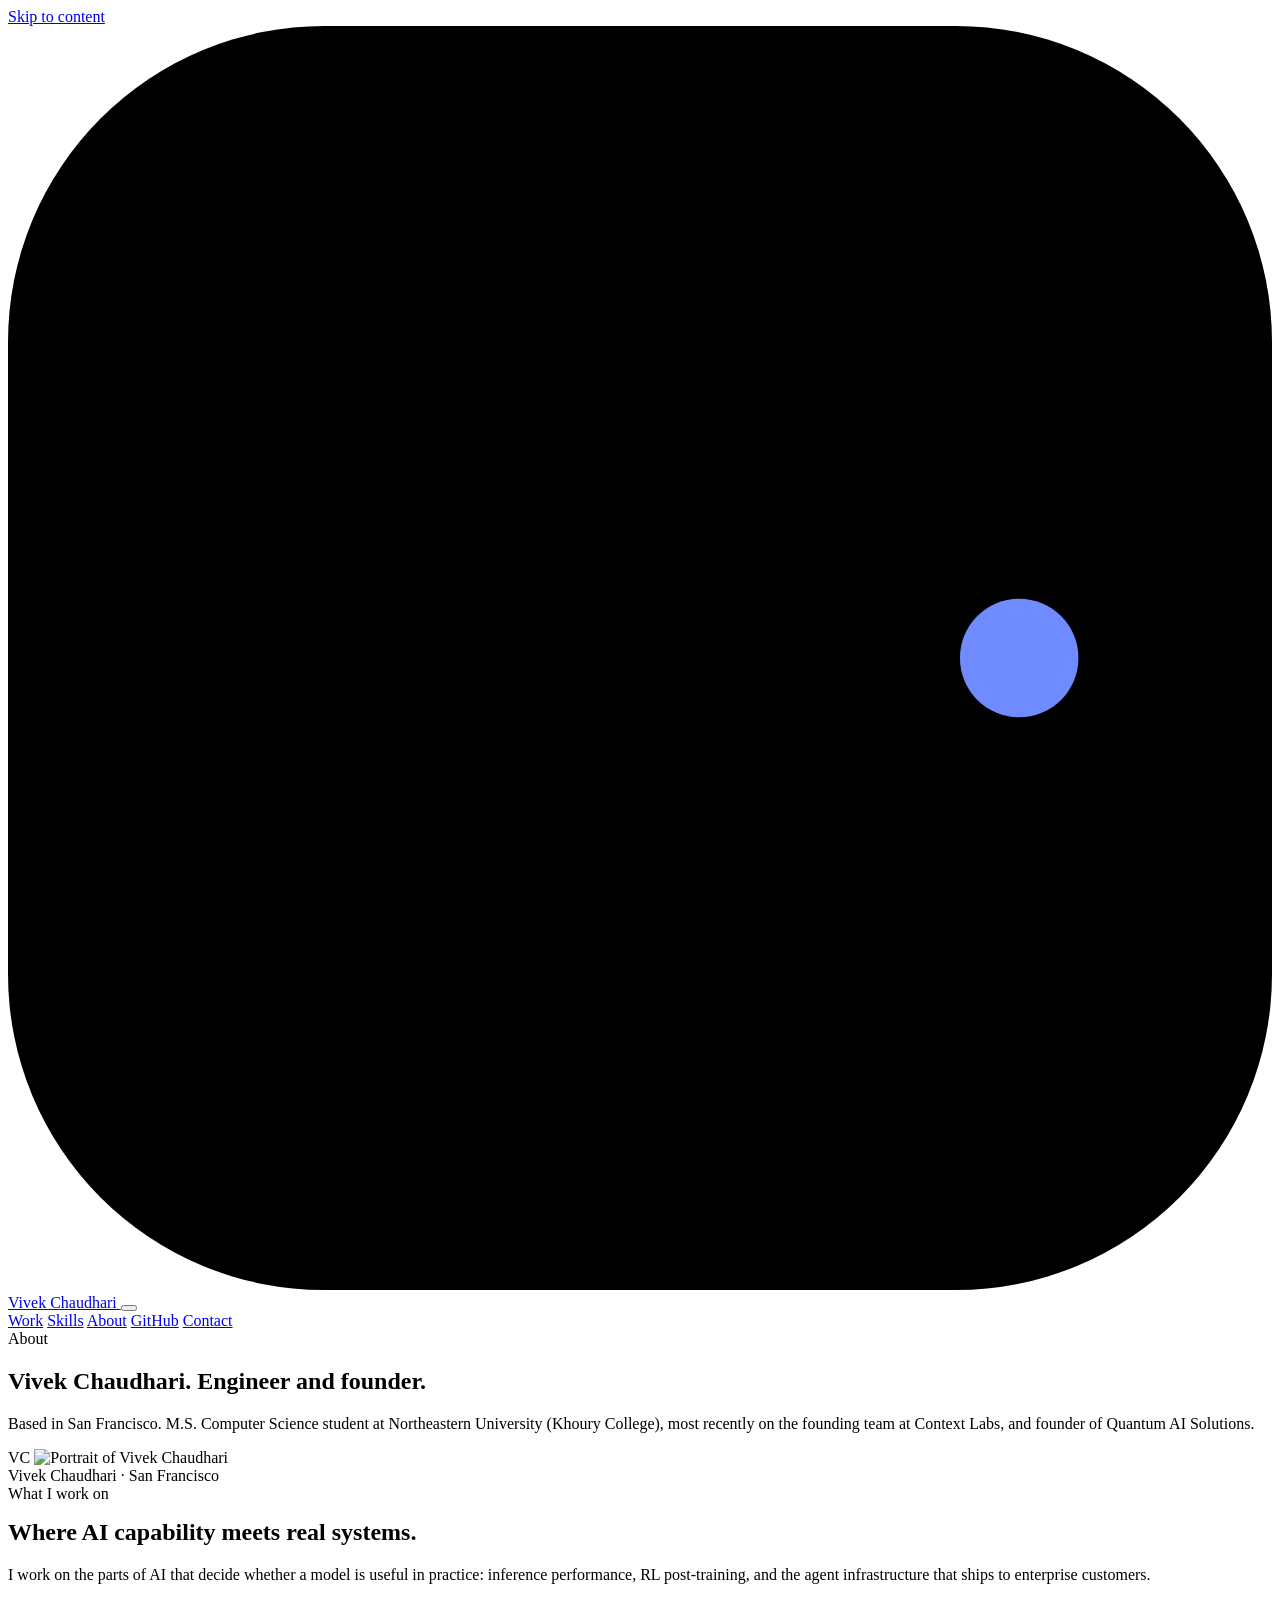
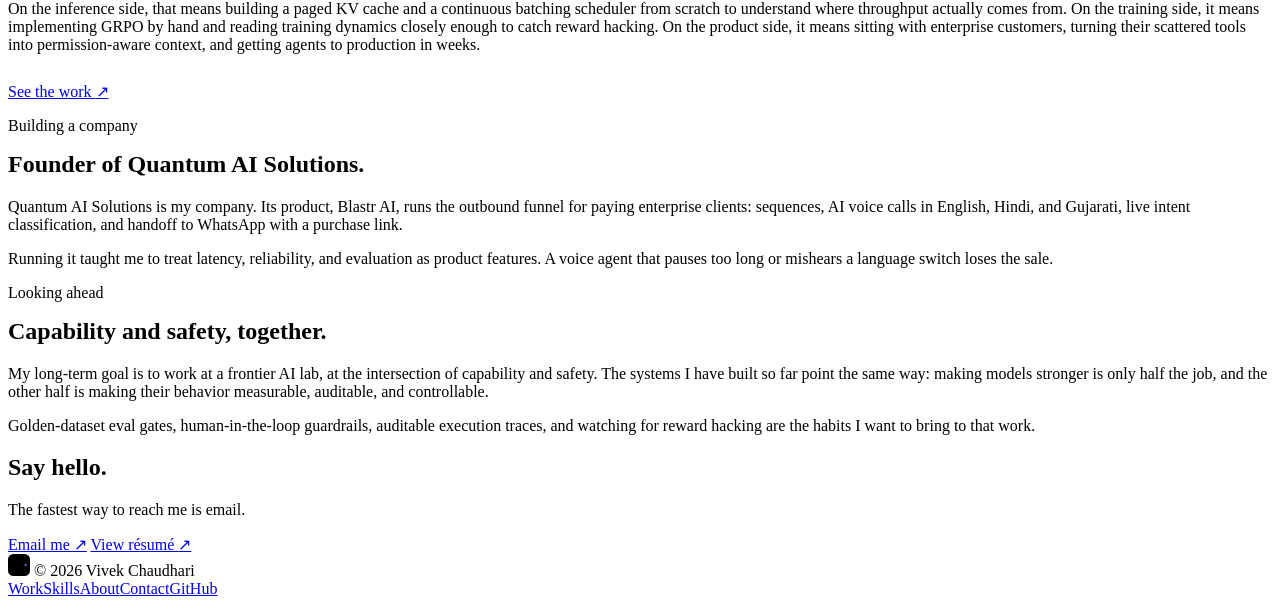
==== html/about.html @ b15c8d96 "Add work, skills, about, and contact pages" ====
<!doctype html>
<html lang="en" class="no-js">
<head>
  <meta charset="utf-8">
  <meta name="viewport" content="width=device-width, initial-scale=1">
  <title>About · Vivek Chaudhari</title>
  <meta name="description" content="About Vivek Chaudhari: AI software engineer working on inference performance, RL post-training, and agent infrastructure. Founder of Quantum AI Solutions.">
  <link rel="canonical" href="https://vivek-chaudhari30.github.io/html/about.html">
  <meta name="theme-color" content="#f5f4f0" media="(prefers-color-scheme: light)">
  <meta name="theme-color" content="#0d0d0f" media="(prefers-color-scheme: dark)">
  <meta property="og:type" content="website">
  <meta property="og:site_name" content="Vivek Chaudhari">
  <meta property="og:title" content="About · Vivek Chaudhari">
  <meta property="og:description" content="About Vivek Chaudhari: AI software engineer working on inference performance, RL post-training, and agent infrastructure. Founder of Quantum AI Solutions.">
  <meta property="og:url" content="https://vivek-chaudhari30.github.io/html/about.html">
  <meta property="og:image" content="https://vivek-chaudhari30.github.io/images/og.png">
  <meta name="twitter:card" content="summary_large_image">
  <link rel="icon" href="../images/favicon.svg" type="image/svg+xml">
  <link rel="apple-touch-icon" href="../images/apple-touch-icon.png">
  <link rel="preconnect" href="https://fonts.googleapis.com">
  <link rel="preconnect" href="https://fonts.gstatic.com" crossorigin>
  <link rel="stylesheet" href="https://fonts.googleapis.com/css2?family=Geist:wght@300..600&family=Geist+Mono:wght@400;500&display=swap">
  <link rel="stylesheet" href="../assets/css/site.css">
  <script src="../assets/js/site.js" defer></script>
</head>
<body>
  <a class="skip" href="#main">Skip to content</a>

  <header class="site-header">
    <nav class="nav wrap" aria-label="Main">
      <a class="brand" href="../index.html" aria-label="Vivek Chaudhari, home">
        <svg class="brand-mark" viewBox="0 0 32 32" aria-hidden="true"><rect width="32" height="32" rx="8"/><path class="fg" d="M6.5 10 11.2 22.2 15.9 10" fill="none" stroke-width="2.4" stroke-linecap="round" stroke-linejoin="round"/><path class="fg" d="M25.6 11.8a6 6 0 1 0 0 8.4" fill="none" stroke-width="2.4" stroke-linecap="round"/><circle cx="25.6" cy="16" r="1.5" fill="#6f8bff"/></svg>
        <span>Vivek Chaudhari</span>
      </a>
      <button class="menu-button" type="button" aria-label="Open menu" aria-controls="nav-links" aria-expanded="false"><span></span><span></span><span></span></button>
      <div class="nav-links" id="nav-links">
        <a href="work.html">Work</a>
        <a href="skills.html">Skills</a>
        <a href="about.html" aria-current="page">About</a>
        <a href="https://github.com/Vivek-Chaudhari30" rel="noopener">GitHub</a>
        <a class="nav-cta" href="contact.html">Contact</a>
      </div>
    </nav>
  </header>

  <main id="main">
    <section class="page-hero">
      <div class="wrap">
        <span class="eyebrow">About</span>
        <h1>Vivek Chaudhari. <span>Engineer and founder.</span></h1>
        <p>Based in San Francisco. M.S. Computer Science student at Northeastern University (Khoury College), most recently on the founding team at Context Labs, and founder of Quantum AI Solutions.</p>
      </div>
    </section>
    <section class="section">
      <div class="wrap about-grid">
        <figure class="about-photo" style="margin:0">
          <div class="avatar lg">
            <span aria-hidden="true">VC</span>
            <img src="../images/vivek.jpg" alt="Portrait of Vivek Chaudhari" width="480" height="600">
          </div>
          <figcaption>Vivek Chaudhari · San Francisco</figcaption>
        </figure>
        <div class="prose">
          <section>
            <span class="eyebrow">What I work on</span>
            <h2 style="margin-top:16px">Where AI capability meets real systems.</h2>
            <p>I work on the parts of AI that decide whether a model is useful in practice: inference performance, RL post-training, and the agent infrastructure that ships to enterprise customers.</p>
            <p>On the inference side, that means building a paged KV cache and a continuous batching scheduler from scratch to understand where throughput actually comes from. On the training side, it means implementing GRPO by hand and reading training dynamics closely enough to catch reward hacking. On the product side, it means sitting with enterprise customers, turning their scattered tools into permission-aware context, and getting agents to production in weeks.</p>
            <p style="margin-top:28px"><a class="link" href="work.html">See the work <span aria-hidden="true">↗</span></a></p>
          </section>
          <section>
            <span class="eyebrow">Building a company</span>
            <h2 style="margin-top:16px">Founder of Quantum AI Solutions.</h2>
            <p>Quantum AI Solutions is my company. Its product, Blastr AI, runs the outbound funnel for paying enterprise clients: sequences, AI voice calls in English, Hindi, and Gujarati, live intent classification, and handoff to WhatsApp with a purchase link.</p>
            <p>Running it taught me to treat latency, reliability, and evaluation as product features. A voice agent that pauses too long or mishears a language switch loses the sale.</p>
          </section>
          <section>
            <span class="eyebrow">Looking ahead</span>
            <h2 style="margin-top:16px">Capability and safety, together.</h2>
            <p>My long-term goal is to work at a frontier AI lab, at the intersection of capability and safety. The systems I have built so far point the same way: making models stronger is only half the job, and the other half is making their behavior measurable, auditable, and controllable.</p>
            <p>Golden-dataset eval gates, human-in-the-loop guardrails, auditable execution traces, and watching for reward hacking are the habits I want to bring to that work.</p>
          </section>
        </div>
      </div>
    </section>
    <section class="section" aria-labelledby="cta-title">
      <div class="wrap cta">
        <div>
          <h2 id="cta-title">Say hello.</h2>
          <p>The fastest way to reach me is email.</p>
          <div class="actions">
            <a class="btn btn-primary" href="mailto:vivek.cs.study@gmail.com">Email me <span class="arr" aria-hidden="true">↗</span></a>
            <!-- TODO: add resume PDF -->
            <a class="btn" href="../assets/Vivek-Chaudhari-Resume.pdf">View résumé <span class="arr" aria-hidden="true">↗</span></a>
          </div>
        </div>
      </div>
    </section>
  </main>

  <footer class="site-footer">
    <div class="wrap footer-grid">
      <span class="footer-brand">
        <svg class="brand-mark" viewBox="0 0 32 32" aria-hidden="true" style="width:22px;height:22px"><rect width="32" height="32" rx="8"/><path class="fg" d="M6.5 10 11.2 22.2 15.9 10" fill="none" stroke-width="2.4" stroke-linecap="round" stroke-linejoin="round"/><path class="fg" d="M25.6 11.8a6 6 0 1 0 0 8.4" fill="none" stroke-width="2.4" stroke-linecap="round"/><circle cx="25.6" cy="16" r="1.5" fill="#6f8bff"/></svg>
        © 2026 Vivek Chaudhari
      </span>
      <nav aria-label="Footer">
        <a href="work.html">Work</a><a href="skills.html">Skills</a><a href="about.html">About</a><a href="contact.html">Contact</a><a href="https://github.com/Vivek-Chaudhari30" rel="noopener">GitHub</a>
      </nav>
    </div>
  </footer>
</body>
</html>
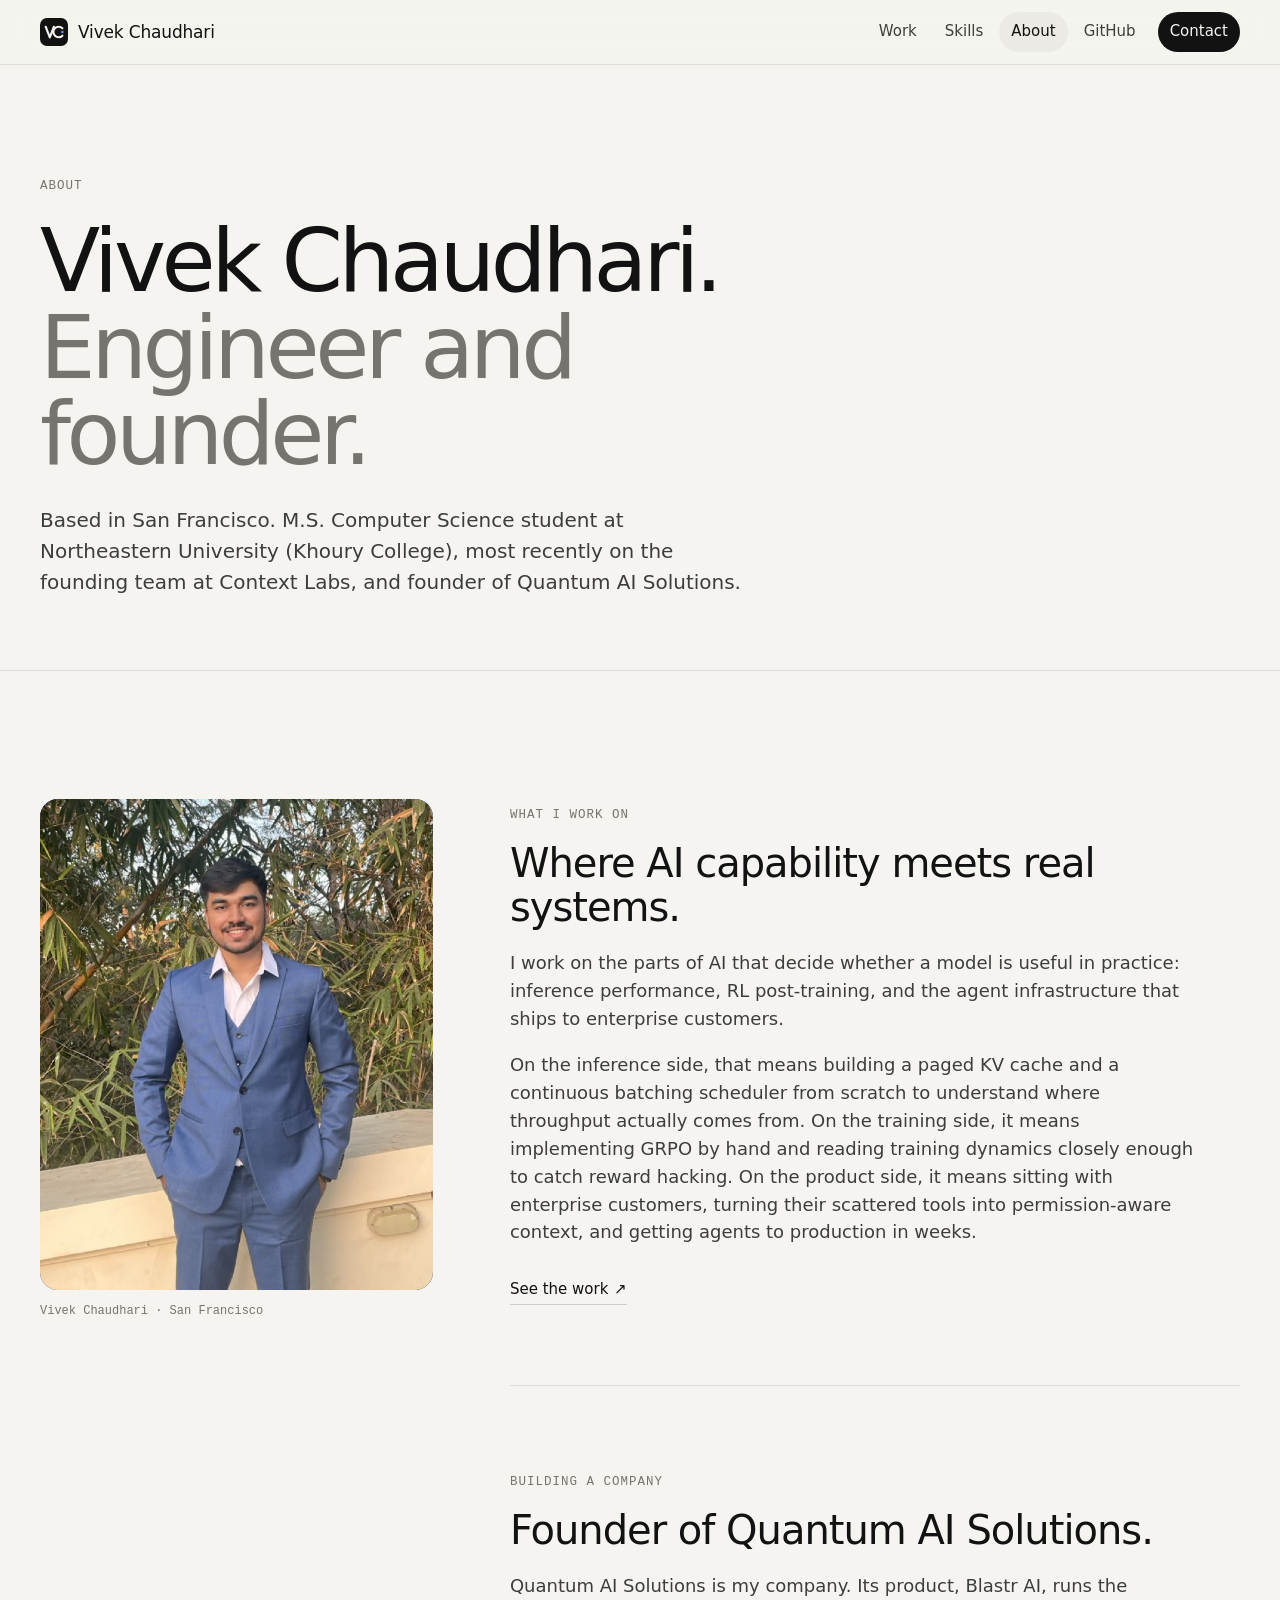
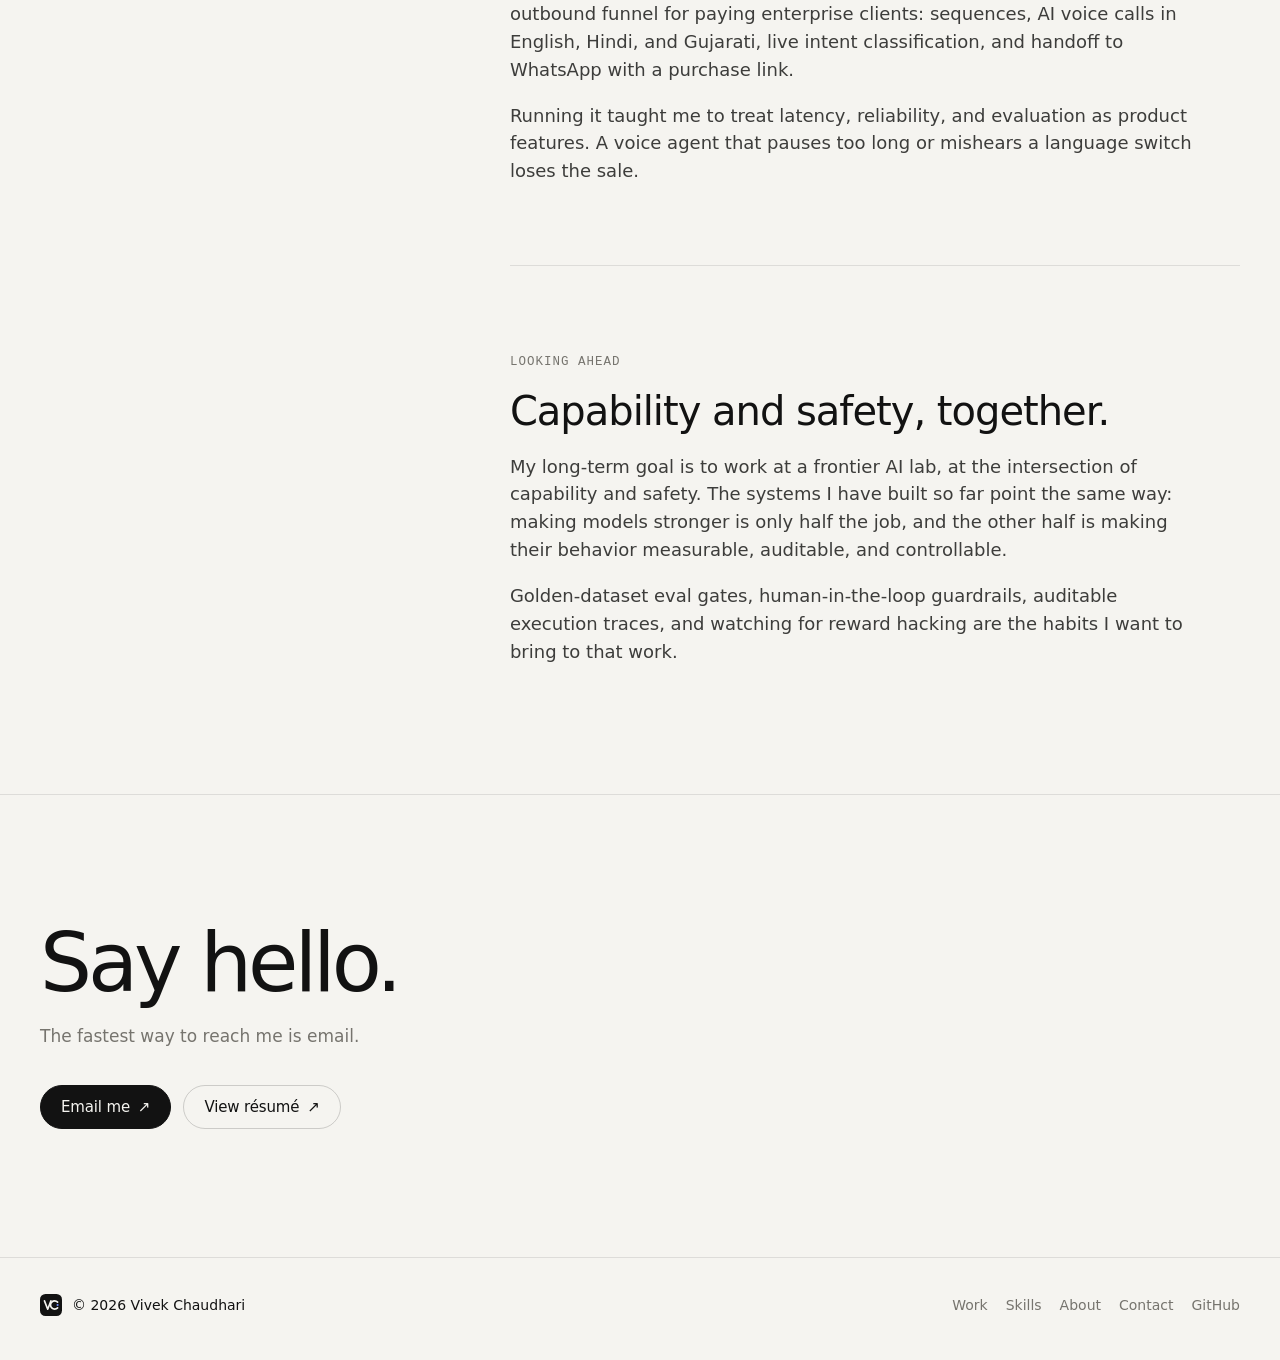
==== commit 911f0904: "Link résumé to Google Drive and add LinkedIn profile" ====
--- a/html/about.html
+++ b/html/about.html
@@ -90,8 +90,7 @@
           <p>The fastest way to reach me is email.</p>
           <div class="actions">
             <a class="btn btn-primary" href="mailto:vivek.cs.study@gmail.com">Email me <span class="arr" aria-hidden="true">↗</span></a>
-            <!-- TODO: add resume PDF -->
-            <a class="btn" href="../assets/Vivek-Chaudhari-Resume.pdf">View résumé <span class="arr" aria-hidden="true">↗</span></a>
+            <a class="btn" href="https://drive.google.com/file/d/1iyHjNIlwNmhAfoFey6BszGlsNfRY1gGX/view?usp=sharing">View résumé <span class="arr" aria-hidden="true">↗</span></a>
           </div>
         </div>
       </div>
--- a/assets/css/site.css
+++ b/assets/css/site.css
@@ -0,0 +1,723 @@
+/* Vivek Chaudhari portfolio
+   Plain CSS. Tokens first, then layout, then components. */
+
+:root {
+  --bg: #f5f4f0;
+  --bg-2: #eceae4;
+  --surface: #ffffff;
+  --surface-2: #f8f7f4;
+  --ink: #121212;
+  --ink-2: #3d3d3b;
+  --muted: #76746e;
+  --line: rgba(18, 18, 18, 0.1);
+  --line-2: rgba(18, 18, 18, 0.18);
+  --accent: #3155f5;
+  --accent-ink: #ffffff;
+  --accent-soft: rgba(49, 85, 245, 0.1);
+  --ok: #1f8a5b;
+  --ok-soft: rgba(31, 138, 91, 0.12);
+  --bad: #c2412d;
+  --bad-soft: rgba(194, 65, 45, 0.12);
+  --seq-1: #3155f5;
+  --seq-2: #d9861c;
+  --seq-3: #149488;
+  --band: #101012;
+  --band-ink: #f2f1ed;
+  --band-muted: #9a9890;
+  --band-line: rgba(255, 255, 255, 0.12);
+  --shadow: 0 1px 2px rgba(0, 0, 0, 0.04), 0 12px 40px -12px rgba(0, 0, 0, 0.12);
+  --radius: 18px;
+  --radius-sm: 10px;
+  --font: "Geist", ui-sans-serif, system-ui, -apple-system, "Segoe UI", Roboto, sans-serif;
+  --mono: "Geist Mono", ui-monospace, "SF Mono", Menlo, Consolas, monospace;
+  --wrap: 1200px;
+  --gutter: clamp(16px, 4vw, 40px);
+  --ease: cubic-bezier(0.2, 0.7, 0.2, 1);
+  color-scheme: light dark;
+}
+
+@media (prefers-color-scheme: dark) {
+  :root {
+    --bg: #0d0d0f;
+    --bg-2: #141417;
+    --surface: #17171a;
+    --surface-2: #1c1c20;
+    --ink: #f2f1ed;
+    --ink-2: #cfcdc6;
+    --muted: #94928b;
+    --line: rgba(255, 255, 255, 0.09);
+    --line-2: rgba(255, 255, 255, 0.17);
+    --accent: #7d95ff;
+    --accent-ink: #0d0d0f;
+    --accent-soft: rgba(125, 149, 255, 0.14);
+    --ok: #4cc38a;
+    --ok-soft: rgba(76, 195, 138, 0.14);
+    --bad: #f07a63;
+    --bad-soft: rgba(240, 122, 99, 0.14);
+    --seq-1: #7d95ff;
+    --seq-2: #f0a54a;
+    --seq-3: #3fc7b8;
+    --band: #17171a;
+    --band-line: rgba(255, 255, 255, 0.1);
+    --shadow: 0 1px 2px rgba(0, 0, 0, 0.3), 0 16px 48px -16px rgba(0, 0, 0, 0.6);
+  }
+}
+
+/* ---------- Base ---------- */
+*,
+*::before,
+*::after { box-sizing: border-box; }
+
+html { -webkit-text-size-adjust: 100%; scroll-behavior: smooth; scroll-padding-top: 88px; }
+
+body {
+  margin: 0;
+  background: var(--bg);
+  color: var(--ink);
+  font-family: var(--font);
+  font-size: 17px;
+  line-height: 1.55;
+  font-weight: 400;
+  -webkit-font-smoothing: antialiased;
+  text-rendering: optimizeLegibility;
+  overflow-x: hidden;
+}
+
+img, svg { display: block; max-width: 100%; }
+a { color: inherit; text-decoration: none; }
+button { font: inherit; color: inherit; }
+h1, h2, h3, h4 { margin: 0; font-weight: 400; letter-spacing: -0.025em; line-height: 1.1; }
+p { margin: 0; }
+ul, ol { margin: 0; padding: 0; list-style: none; }
+
+:focus-visible { outline: 2px solid var(--accent); outline-offset: 3px; border-radius: 6px; }
+
+.skip {
+  position: absolute;
+  left: 16px;
+  top: -60px;
+  z-index: 100;
+  padding: 10px 16px;
+  background: var(--ink);
+  color: var(--bg);
+  border-radius: 999px;
+  transition: top 0.2s var(--ease);
+}
+.skip:focus { top: 12px; }
+
+.sr-only {
+  position: absolute; width: 1px; height: 1px; padding: 0; margin: -1px;
+  overflow: hidden; clip: rect(0 0 0 0); white-space: nowrap; border: 0;
+}
+
+.wrap { width: 100%; max-width: calc(var(--wrap) + var(--gutter) * 2); margin-inline: auto; padding-inline: var(--gutter); }
+
+.mono, .eyebrow, .kicker { font-family: var(--mono); font-size: 12.5px; letter-spacing: 0.02em; }
+.eyebrow { color: var(--muted); text-transform: uppercase; letter-spacing: 0.08em; }
+.muted { color: var(--muted); }
+
+/* ---------- Buttons and links ---------- */
+.btn {
+  display: inline-flex; align-items: center; gap: 8px;
+  min-height: 44px; padding: 0 20px;
+  border-radius: 999px; border: 1px solid var(--line-2);
+  font-size: 15px; font-weight: 500; letter-spacing: -0.01em;
+  transition: background 0.2s var(--ease), border-color 0.2s var(--ease), transform 0.2s var(--ease), color 0.2s var(--ease);
+  cursor: pointer; background: transparent;
+}
+.btn:hover { border-color: var(--ink); }
+.btn:active { transform: translateY(1px); }
+.btn-primary { background: var(--ink); color: var(--bg); border-color: var(--ink); }
+.btn-primary:hover { background: var(--accent); border-color: var(--accent); color: var(--accent-ink); }
+.btn .arr { transition: transform 0.2s var(--ease); }
+.btn:hover .arr { transform: translate(2px, -2px); }
+
+.link {
+  display: inline-flex; align-items: center; gap: 6px;
+  font-size: 15px; color: var(--ink);
+  border-bottom: 1px solid var(--line-2); padding-bottom: 2px;
+  transition: border-color 0.2s var(--ease), color 0.2s var(--ease);
+}
+.link:hover { color: var(--accent); border-color: var(--accent); }
+
+/* ---------- Header ---------- */
+.site-header {
+  position: sticky; top: 0; z-index: 50;
+  background: color-mix(in srgb, var(--bg) 82%, transparent);
+  backdrop-filter: saturate(1.4) blur(14px);
+  -webkit-backdrop-filter: saturate(1.4) blur(14px);
+  border-bottom: 1px solid var(--line);
+}
+.nav { display: flex; align-items: center; justify-content: space-between; height: 64px; gap: 24px; }
+.brand { display: inline-flex; align-items: center; gap: 10px; font-weight: 500; letter-spacing: -0.01em; }
+.brand-mark { width: 28px; height: 28px; color: var(--ink); }
+.brand-mark rect { fill: var(--ink); }
+.brand-mark .fg { stroke: var(--bg); }
+.nav-links { display: flex; align-items: center; gap: 4px; }
+.nav-links a {
+  padding: 8px 12px; border-radius: 999px; font-size: 15px; color: var(--ink-2);
+  transition: background 0.2s var(--ease), color 0.2s var(--ease);
+}
+.nav-links a:hover { background: var(--bg-2); color: var(--ink); }
+.nav-links a[aria-current="page"] { color: var(--ink); background: var(--bg-2); }
+.nav-links .nav-cta { margin-left: 6px; background: var(--ink); color: var(--bg); }
+.nav-links .nav-cta:hover { background: var(--accent); color: var(--accent-ink); }
+.menu-button {
+  display: none; width: 44px; height: 44px; border: 1px solid var(--line-2);
+  border-radius: 999px; background: transparent; cursor: pointer; padding: 0;
+  align-items: center; justify-content: center; flex-direction: column; gap: 5px;
+}
+.menu-button span { display: block; width: 16px; height: 1.5px; background: var(--ink); transition: transform 0.2s var(--ease), opacity 0.2s; }
+.menu-button[aria-expanded="true"] span:nth-child(1) { transform: translateY(6.5px) rotate(45deg); }
+.menu-button[aria-expanded="true"] span:nth-child(2) { opacity: 0; }
+.menu-button[aria-expanded="true"] span:nth-child(3) { transform: translateY(-6.5px) rotate(-45deg); }
+
+@media (max-width: 760px) {
+  .menu-button { display: inline-flex; }
+  .nav-links {
+    position: absolute; top: 64px; left: 0; right: 0;
+    flex-direction: column; align-items: stretch; gap: 2px;
+    padding: 12px var(--gutter) 20px;
+    background: var(--bg); border-bottom: 1px solid var(--line);
+    display: none;
+  }
+  .nav-links.open { display: flex; }
+  .nav-links a { padding: 14px 12px; font-size: 17px; }
+  .nav-links .nav-cta { margin: 8px 0 0; text-align: center; }
+}
+
+/* ---------- Sections ---------- */
+.section { padding-block: clamp(72px, 10vw, 128px); }
+.section + .section { border-top: 1px solid var(--line); }
+.section-head { display: grid; grid-template-columns: minmax(0, 1fr) auto; align-items: end; gap: 24px 48px; margin-bottom: clamp(36px, 5vw, 56px); }
+.section-head h2 { font-size: clamp(32px, 4.4vw, 52px); max-width: 18ch; }
+.section-head p { color: var(--muted); max-width: 52ch; margin-top: 16px; }
+.section-head .eyebrow { display: block; margin-bottom: 16px; }
+@media (max-width: 760px) { .section-head { grid-template-columns: 1fr; } }
+
+/* ---------- Hero ---------- */
+.hero { position: relative; padding-block: clamp(48px, 8vw, 104px) clamp(64px, 9vw, 112px); overflow: hidden; }
+.hero::before {
+  content: ""; position: absolute; inset: 0; z-index: -1; pointer-events: none;
+  background-image: radial-gradient(circle at 1px 1px, var(--line-2) 1px, transparent 0);
+  background-size: 26px 26px;
+  mask-image: radial-gradient(ellipse 70% 70% at 70% 30%, #000 10%, transparent 70%);
+  -webkit-mask-image: radial-gradient(ellipse 70% 70% at 70% 30%, #000 10%, transparent 70%);
+}
+.hero::after {
+  content: ""; position: absolute; z-index: -1; pointer-events: none;
+  width: 720px; height: 720px; right: -200px; top: -320px; border-radius: 50%;
+  background: radial-gradient(closest-side, var(--accent-soft), transparent);
+}
+.hero-grid { display: grid; grid-template-columns: minmax(0, 1.1fr) minmax(0, 0.9fr); gap: clamp(40px, 6vw, 80px); align-items: center; }
+.hero-copy .eyebrow { display: inline-flex; align-items: center; gap: 10px; margin-bottom: 28px; }
+.hero-copy .eyebrow .dot { width: 7px; height: 7px; border-radius: 50%; background: var(--ok); box-shadow: 0 0 0 4px var(--ok-soft); }
+.hero h1 { font-size: clamp(40px, 6vw, 76px); font-weight: 300; letter-spacing: -0.045em; line-height: 1.02; max-width: 14ch; }
+.hero h1 em { font-style: normal; color: var(--muted); }
+.hero .lede { font-size: clamp(17px, 1.6vw, 20px); color: var(--ink-2); max-width: 46ch; margin-top: 28px; }
+.actions { display: flex; flex-wrap: wrap; gap: 12px; margin-top: 36px; }
+@media (max-width: 900px) { .hero-grid { grid-template-columns: 1fr; } }
+
+/* ---------- Profile window ---------- */
+.window {
+  background: var(--surface); border: 1px solid var(--line); border-radius: var(--radius);
+  box-shadow: var(--shadow); overflow: hidden;
+}
+.window-bar {
+  display: flex; align-items: center; gap: 12px; padding: 12px 16px;
+  border-bottom: 1px solid var(--line); background: var(--surface-2);
+  font-family: var(--mono); font-size: 12px; color: var(--muted);
+}
+.window-dots { display: flex; gap: 6px; }
+.window-dots i { width: 10px; height: 10px; border-radius: 50%; background: var(--line-2); }
+.window-bar .title { flex: 1; }
+.window-bar a:hover { color: var(--ink); }
+.profile { padding: 24px; display: grid; gap: 20px; }
+.profile-top { display: flex; align-items: center; gap: 18px; }
+.avatar {
+  position: relative; flex: none; width: 76px; height: 76px; border-radius: 22px; overflow: hidden;
+  display: grid; place-items: center;
+  background: linear-gradient(140deg, var(--accent), #12172e);
+  color: #f5f4f0; font-weight: 500; font-size: 26px; letter-spacing: -0.02em;
+}
+.avatar img { position: absolute; inset: 0; width: 100%; height: 100%; object-fit: cover; }
+.avatar.lg { width: 100%; height: auto; aspect-ratio: 4 / 5; border-radius: var(--radius); font-size: clamp(64px, 12vw, 120px); font-weight: 300; }
+.profile h2 { font-size: 26px; letter-spacing: -0.03em; }
+.profile .role { color: var(--muted); margin-top: 4px; font-size: 15px; }
+.profile-links { display: flex; gap: 8px; flex-wrap: wrap; }
+.chip-link {
+  display: inline-flex; align-items: center; gap: 6px; padding: 7px 12px; border-radius: 999px;
+  border: 1px solid var(--line-2); font-size: 14px; transition: border-color 0.2s, color 0.2s;
+}
+.chip-link:hover { border-color: var(--accent); color: var(--accent); }
+.chip-link svg { width: 15px; height: 15px; }
+.facts { display: grid; border-top: 1px solid var(--line); }
+.facts div { display: grid; grid-template-columns: 76px 1fr; gap: 16px; padding: 12px 0; border-bottom: 1px solid var(--line); font-size: 15px; }
+.facts dt { font-family: var(--mono); font-size: 12px; color: var(--muted); padding-top: 2px; text-transform: uppercase; letter-spacing: 0.06em; }
+.facts dd { margin: 0; }
+.window-status {
+  display: flex; justify-content: space-between; gap: 12px; padding: 12px 16px;
+  font-family: var(--mono); font-size: 12px; color: var(--muted); background: var(--surface-2); border-top: 1px solid var(--line);
+}
+.window-status a { color: var(--ink); white-space: nowrap; }
+.window-status a:hover { color: var(--accent); }
+@media (max-width: 420px) { .window-status span { display: none; } }
+
+/* ---------- Timeline ---------- */
+.timeline { position: relative; display: grid; gap: 16px; }
+.timeline::before { content: ""; position: absolute; left: 7px; top: 12px; bottom: 12px; width: 1px; background: var(--line-2); }
+.tl-item { position: relative; padding-left: 36px; }
+.tl-item::before {
+  content: ""; position: absolute; left: 0; top: 30px; width: 15px; height: 15px; border-radius: 50%;
+  background: var(--bg); border: 1px solid var(--line-2);
+}
+.tl-item.current::before { background: var(--accent); border-color: var(--accent); box-shadow: 0 0 0 5px var(--accent-soft); }
+.tl-card {
+  display: grid; grid-template-columns: 180px minmax(0, 1fr) 220px; gap: 24px 32px; align-items: start;
+  padding: 24px 28px; border-radius: var(--radius); background: var(--surface); border: 1px solid var(--line);
+  transition: border-color 0.25s var(--ease), transform 0.25s var(--ease), box-shadow 0.25s var(--ease);
+}
+.tl-card:hover { border-color: var(--line-2); transform: translateY(-2px); box-shadow: var(--shadow); }
+.tl-meta { font-family: var(--mono); font-size: 12.5px; color: var(--muted); display: grid; gap: 4px; padding-top: 4px; }
+.tl-main h3 { font-size: 24px; display: flex; align-items: center; gap: 10px; }
+.tl-main h3 .arr { font-size: 18px; color: var(--muted); transition: transform 0.2s var(--ease), color 0.2s; }
+.tl-card:hover h3 .arr { transform: translate(2px, -2px); color: var(--accent); }
+.tl-main .role { color: var(--ink-2); margin-top: 6px; font-size: 15px; }
+.tl-main .sum { color: var(--muted); margin-top: 12px; font-size: 15.5px; }
+.tl-metric { border-left: 1px solid var(--line); padding-left: 24px; }
+.tl-metric strong { display: block; font-size: 30px; font-weight: 400; letter-spacing: -0.035em; line-height: 1.1; }
+.tl-metric span { display: block; color: var(--muted); font-size: 14px; margin-top: 6px; }
+@media (max-width: 960px) {
+  .tl-card { grid-template-columns: 1fr; gap: 14px; padding: 22px; }
+  .tl-meta { grid-auto-flow: column; justify-content: start; gap: 12px; }
+  .tl-metric { border-left: 0; padding-left: 0; border-top: 1px solid var(--line); padding-top: 14px; }
+}
+
+/* ---------- Metrics band ---------- */
+.band { background: var(--band); color: var(--band-ink); }
+.band .eyebrow { color: var(--band-muted); }
+.metrics { display: grid; grid-template-columns: repeat(3, minmax(0, 1fr)); border-top: 1px solid var(--band-line); }
+.metrics li { padding: 28px 28px 32px 0; border-bottom: 1px solid var(--band-line); }
+.metrics li:not(:nth-child(3n + 1)) { padding-left: 28px; border-left: 1px solid var(--band-line); }
+.metrics strong { display: block; font-size: clamp(34px, 4.4vw, 54px); font-weight: 300; letter-spacing: -0.045em; line-height: 1; }
+.metrics span { display: block; margin-top: 12px; color: var(--band-muted); font-size: 15px; max-width: 26ch; }
+.metrics small { display: block; margin-top: 6px; font-family: var(--mono); font-size: 11.5px; color: var(--band-muted); opacity: 0.8; text-transform: uppercase; letter-spacing: 0.06em; }
+.band-head { display: flex; justify-content: space-between; align-items: end; gap: 24px; margin-bottom: 36px; }
+.band-head h2 { font-size: clamp(28px, 3.6vw, 44px); max-width: 20ch; }
+@media (max-width: 860px) {
+  .metrics { grid-template-columns: repeat(2, minmax(0, 1fr)); }
+  .metrics li, .metrics li:not(:nth-child(3n + 1)) { padding: 22px 16px 24px 0; border-left: 0; }
+  .metrics li:nth-child(2n) { padding-left: 16px; border-left: 1px solid var(--band-line); }
+}
+
+/* ---------- Skills ---------- */
+.skills-layout { display: grid; grid-template-columns: minmax(0, 0.8fr) minmax(0, 1.2fr); gap: clamp(32px, 6vw, 80px); align-items: start; }
+.skills-intro p + p { margin-top: 18px; }
+.skills-intro p { color: var(--muted); font-size: 18px; }
+.skills-intro p strong { color: var(--ink); font-weight: 500; }
+.skill-grid { display: grid; grid-template-columns: repeat(auto-fill, minmax(96px, 1fr)); gap: 10px; }
+.skill {
+  display: grid; justify-items: center; align-content: center; gap: 10px; aspect-ratio: 1;
+  padding: 10px 6px; border-radius: 16px; background: var(--surface); border: 1px solid var(--line);
+  font-size: 12.5px; color: var(--muted); text-align: center; line-height: 1.2;
+  transition: border-color 0.2s var(--ease), color 0.2s var(--ease), transform 0.2s var(--ease);
+}
+.skill:hover, .skill:focus-visible { border-color: var(--line-2); color: var(--ink); transform: translateY(-2px); }
+.skill i {
+  width: 30px; height: 30px; background: var(--ink-2);
+  -webkit-mask: var(--icon) center / contain no-repeat; mask: var(--icon) center / contain no-repeat;
+  transition: background 0.2s var(--ease);
+}
+.skill:hover i, .skill:focus-visible i { background: var(--accent); }
+.skill i.glyph { -webkit-mask: none; mask: none; background: none; display: grid; place-items: center; font-family: var(--mono); font-style: normal; font-size: 13px; font-weight: 500; color: var(--ink-2); border: 1.5px solid currentColor; border-radius: 8px; }
+.skill:hover i.glyph { color: var(--accent); background: none; }
+.tags { display: flex; flex-wrap: wrap; gap: 8px; margin-top: 20px; }
+.tag {
+  display: inline-flex; align-items: center; padding: 6px 12px; border-radius: 999px;
+  border: 1px solid var(--line); background: var(--surface); font-size: 14px; color: var(--ink-2);
+}
+@media (max-width: 900px) { .skills-layout { grid-template-columns: 1fr; } }
+@media (max-width: 420px) { .skill-grid { grid-template-columns: repeat(4, minmax(0, 1fr)); gap: 8px; } .skill { font-size: 11px; border-radius: 12px; } .skill i { width: 24px; height: 24px; } }
+
+.skill-group { display: grid; grid-template-columns: 240px minmax(0, 1fr); gap: 24px 48px; padding-block: 40px; border-top: 1px solid var(--line); }
+.skill-group h2 { font-size: 26px; }
+.skill-group p.muted { margin-top: 10px; font-size: 15px; }
+@media (max-width: 860px) { .skill-group { grid-template-columns: 1fr; } }
+
+/* ---------- Demos ---------- */
+.demos { display: grid; gap: clamp(28px, 4vw, 44px); }
+.demo { background: var(--surface); border: 1px solid var(--line); border-radius: calc(var(--radius) + 4px); overflow: hidden; }
+.demo-head { display: grid; grid-template-columns: minmax(0, 1fr) auto; gap: 16px 40px; padding: 28px 28px 24px; align-items: end; border-bottom: 1px solid var(--line); }
+.demo-head .kicker { color: var(--accent); display: block; margin-bottom: 10px; text-transform: uppercase; letter-spacing: 0.08em; }
+.demo-head h3 { font-size: clamp(26px, 3vw, 34px); }
+.demo-head p { color: var(--muted); margin-top: 10px; max-width: 62ch; font-size: 15.5px; }
+.demo-head .stack { font-family: var(--mono); font-size: 12px; color: var(--muted); margin-top: 12px; }
+.demo-body { display: grid; grid-template-columns: 250px minmax(0, 1fr); min-height: 460px; }
+.demo-steps { padding: 20px; border-right: 1px solid var(--line); display: grid; align-content: start; gap: 4px; counter-reset: step; }
+.demo-steps button {
+  width: 100%; display: grid; grid-template-columns: 26px 1fr; gap: 10px; align-items: start; text-align: left;
+  padding: 10px 10px; border: 0; border-radius: 12px; background: transparent; cursor: pointer; color: var(--muted);
+  transition: background 0.25s var(--ease), color 0.25s var(--ease);
+}
+.demo-steps button:hover { color: var(--ink); background: var(--surface-2); }
+.demo-steps .n {
+  width: 24px; height: 24px; border-radius: 50%; display: grid; place-items: center;
+  border: 1px solid var(--line-2); font-family: var(--mono); font-size: 11px; transition: all 0.25s var(--ease);
+}
+.demo-steps b { font-weight: 500; font-size: 14.5px; line-height: 1.35; display: block; padding-top: 2px; }
+.demo-steps small { display: block; font-size: 12.5px; color: var(--muted); margin-top: 2px; line-height: 1.4; max-height: 0; overflow: hidden; opacity: 0; transition: max-height 0.35s var(--ease), opacity 0.3s; }
+.demo-steps button.done .n { background: var(--ink); color: var(--bg); border-color: var(--ink); }
+.demo-steps button[aria-current="step"] { color: var(--ink); background: var(--accent-soft); }
+.demo-steps button[aria-current="step"] .n { background: var(--accent); border-color: var(--accent); color: var(--accent-ink); box-shadow: 0 0 0 4px var(--accent-soft); }
+.demo-steps button[aria-current="step"] small { max-height: 80px; opacity: 1; }
+.demo-stage {
+  position: relative; padding: 40px 24px 24px; overflow: hidden;
+  background:
+    radial-gradient(circle at 1px 1px, var(--line) 1px, transparent 0) 0 0 / 22px 22px,
+    var(--surface-2);
+}
+.stage-tag { position: absolute; top: 13px; left: 24px; font-family: var(--mono); font-size: 11px; color: var(--muted); text-transform: uppercase; letter-spacing: 0.06em; }
+.stage-note {
+  margin-top: 18px; padding: 12px 14px; border-radius: 12px; background: var(--surface); border: 1px solid var(--line);
+  font-size: 14px; color: var(--ink-2); display: flex; gap: 10px; align-items: flex-start; min-height: 48px;
+}
+.stage-note::before { content: ""; flex: none; width: 8px; height: 8px; margin-top: 6px; border-radius: 50%; background: var(--accent); box-shadow: 0 0 0 4px var(--accent-soft); }
+.demo-controls { display: flex; align-items: center; gap: 16px; padding: 14px 20px; border-top: 1px solid var(--line); }
+.demo-caption { flex: 1; font-family: var(--mono); font-size: 12.5px; color: var(--muted); }
+.demo-caption b { color: var(--ink); font-weight: 500; }
+.demo-progress { display: flex; gap: 4px; }
+.demo-progress i { width: 18px; height: 3px; border-radius: 2px; background: var(--line-2); transition: background 0.3s var(--ease); }
+.demo-progress i.on { background: var(--accent); }
+.icon-btn {
+  width: 40px; height: 40px; border-radius: 50%; border: 1px solid var(--line-2); background: var(--surface);
+  display: grid; place-items: center; cursor: pointer; transition: border-color 0.2s, background 0.2s, color 0.2s;
+}
+.icon-btn:hover { border-color: var(--ink); }
+.icon-btn.primary { background: var(--ink); color: var(--bg); border-color: var(--ink); }
+.icon-btn.primary:hover { background: var(--accent); border-color: var(--accent); color: var(--accent-ink); }
+.icon-btn svg { width: 16px; height: 16px; }
+
+/* End card */
+.demo-end {
+  position: absolute; inset: 0; z-index: 5; display: grid; align-content: center; justify-items: start; gap: 22px;
+  padding: clamp(24px, 4vw, 48px);
+  background: radial-gradient(120% 90% at 100% 0%, color-mix(in srgb, var(--accent) 38%, var(--band)) 0%, var(--band) 60%);
+  color: var(--band-ink);
+  opacity: 0; visibility: hidden; transform: scale(0.98);
+  transition: opacity 0.45s var(--ease), transform 0.45s var(--ease), visibility 0s linear 0.45s;
+}
+.demo[data-end="true"] .demo-end { opacity: 1; visibility: visible; transform: none; transition: opacity 0.45s var(--ease), transform 0.45s var(--ease); }
+.demo-end .eyebrow { color: var(--band-muted); }
+.demo-end h4 { font-size: clamp(22px, 2.6vw, 30px); font-weight: 300; max-width: 26ch; }
+.end-stats { display: grid; grid-template-columns: repeat(3, minmax(0, 1fr)); gap: 0; width: 100%; border-top: 1px solid var(--band-line); }
+.end-stats div { padding: 18px 18px 0 0; }
+.end-stats div + div { padding-left: 18px; border-left: 1px solid var(--band-line); }
+.end-stats strong { display: block; font-size: clamp(30px, 4vw, 48px); font-weight: 300; letter-spacing: -0.045em; line-height: 1; }
+.end-stats span { display: block; margin-top: 10px; font-size: 13.5px; color: var(--band-muted); }
+.end-actions { display: flex; gap: 10px; flex-wrap: wrap; }
+.end-actions .btn { border-color: var(--band-line); color: var(--band-ink); }
+.end-actions .btn:hover { border-color: var(--band-ink); }
+
+@media (max-width: 860px) {
+  .demo-head { grid-template-columns: 1fr; padding: 22px 18px 18px; }
+  .demo-body { grid-template-columns: 1fr; min-height: 0; }
+  .demo-steps { display: flex; gap: 6px; padding: 12px 18px; border-right: 0; border-bottom: 1px solid var(--line); overflow-x: auto; }
+  .demo-steps li { flex: none; }
+  .demo-steps button { display: block; padding: 4px; border-radius: 50%; }
+  .demo-steps b, .demo-steps small { display: none; }
+  .demo-steps .n { width: 28px; height: 28px; }
+  .demo-stage { padding: 38px 14px 18px; min-height: 420px; }
+  .stage-tag { left: 14px; }
+  .demo-controls { padding: 12px 14px; gap: 10px; }
+  .demo-progress { display: none; }
+  .end-stats { grid-template-columns: 1fr; }
+  .end-stats div, .end-stats div + div { padding: 14px 0 0; border-left: 0; }
+  .end-stats div + div { border-top: 1px solid var(--band-line); margin-top: 14px; }
+}
+
+/* Shared stage pieces */
+.panel { background: var(--surface); border: 1px solid var(--line); border-radius: 14px; padding: 14px; transition: opacity 0.4s var(--ease), border-color 0.4s var(--ease), transform 0.4s var(--ease), box-shadow 0.4s; }
+.panel-h { display: flex; justify-content: space-between; align-items: center; gap: 8px; font-family: var(--mono); font-size: 11.5px; color: var(--muted); text-transform: uppercase; letter-spacing: 0.06em; margin-bottom: 12px; }
+.panel.dim { opacity: 0.38; }
+.panel.live { border-color: var(--accent); box-shadow: 0 0 0 4px var(--accent-soft); }
+.pill { display: inline-flex; align-items: center; gap: 6px; padding: 3px 9px; border-radius: 999px; font-family: var(--mono); font-size: 11px; border: 1px solid var(--line-2); color: var(--ink-2); background: var(--surface); white-space: nowrap; }
+.pill.ok { color: var(--ok); border-color: color-mix(in srgb, var(--ok) 40%, transparent); background: var(--ok-soft); }
+.pill.bad { color: var(--bad); border-color: color-mix(in srgb, var(--bad) 40%, transparent); background: var(--bad-soft); }
+.pill.acc { color: var(--accent); border-color: color-mix(in srgb, var(--accent) 40%, transparent); background: var(--accent-soft); }
+
+/* PagedServe stage */
+.ps-grid { display: grid; grid-template-columns: 150px minmax(0, 1fr) minmax(0, 1fr); gap: 14px; }
+.ps-queue ul { display: grid; gap: 8px; }
+.req {
+  display: flex; align-items: center; justify-content: space-between; gap: 8px; padding: 8px 10px; border-radius: 10px;
+  border: 1px solid var(--line); font-family: var(--mono); font-size: 12px; background: var(--surface-2);
+  transition: all 0.4s var(--ease);
+}
+.req .sw { width: 9px; height: 9px; border-radius: 3px; background: var(--c); flex: none; }
+.req .st { color: var(--muted); font-size: 10.5px; text-transform: uppercase; }
+.req[data-status="hidden"] { opacity: 0; transform: translateX(-12px); }
+.req[data-status="running"] { border-color: var(--c); box-shadow: inset 3px 0 0 var(--c); }
+.req[data-status="running"] .st { color: var(--c); }
+.req[data-status="done"] { opacity: 0.45; }
+.req[data-status="done"] .st { text-decoration: line-through; }
+.ps-pool .blocks { display: grid; grid-template-columns: repeat(4, minmax(0, 1fr)); gap: 8px; }
+.blk {
+  position: relative; aspect-ratio: 1.25; border-radius: 9px; border: 1px dashed var(--line-2);
+  display: grid; place-items: center; font-family: var(--mono); font-size: 11px; color: var(--muted);
+  background: transparent; transition: background 0.45s var(--ease), border-color 0.45s var(--ease), color 0.45s, transform 0.45s var(--ease);
+}
+.blk[data-owner] { border-style: solid; border-color: transparent; color: #fff; background: var(--c); }
+.blk[data-owner="shared"] {
+  background: repeating-linear-gradient(135deg, var(--seq-1) 0 8px, var(--seq-2) 8px 16px);
+}
+.blk.pop { transform: scale(1.08); }
+.blk .rc {
+  position: absolute; top: -7px; right: -7px; min-width: 20px; height: 20px; padding: 0 5px; border-radius: 999px;
+  background: var(--ink); color: var(--bg); font-size: 10px; display: grid; place-items: center; opacity: 0; transform: scale(0.6);
+  transition: opacity 0.3s, transform 0.3s var(--ease);
+}
+.blk .rc.on { opacity: 1; transform: none; }
+.pool-legend { display: flex; flex-wrap: wrap; gap: 10px; margin-top: 12px; font-family: var(--mono); font-size: 11px; color: var(--muted); }
+.pool-legend i { display: inline-block; width: 9px; height: 9px; border-radius: 3px; margin-right: 5px; vertical-align: -1px; border: 1px dashed var(--line-2); }
+.ps-tables .rows { display: grid; gap: 10px; }
+.trow { display: grid; grid-template-columns: 30px 1fr; gap: 8px; align-items: center; transition: opacity 0.4s var(--ease), transform 0.4s var(--ease); }
+.trow[hidden] { display: none; }
+.trow.gone { opacity: 0.3; }
+.trow .lbl { font-family: var(--mono); font-size: 11.5px; color: var(--c); font-weight: 500; }
+.trow .cells { display: flex; gap: 5px; flex-wrap: wrap; }
+.trow .cell { min-width: 30px; height: 26px; padding: 0 6px; border-radius: 7px; display: grid; place-items: center; font-family: var(--mono); font-size: 11px; border: 1px solid var(--c); color: var(--c); background: var(--surface); animation: cellIn 0.4s var(--ease) both; }
+.trow .cell.sh { border-style: dashed; }
+.batch { display: flex; align-items: center; gap: 6px; flex-wrap: wrap; margin-top: 14px; font-family: var(--mono); font-size: 11.5px; color: var(--muted); }
+@keyframes cellIn { from { opacity: 0; transform: translateY(4px); } to { opacity: 1; transform: none; } }
+@media (max-width: 860px) {
+  .ps-grid { grid-template-columns: 1fr 1fr; }
+  .ps-queue { grid-column: 1 / -1; }
+  .ps-queue ul { grid-template-columns: repeat(3, minmax(0, 1fr)); }
+  .req { padding: 7px 8px; font-size: 11px; }
+}
+@media (max-width: 480px) {
+  .ps-grid { grid-template-columns: 1fr; }
+  .ps-pool .blocks { grid-template-columns: repeat(6, minmax(0, 1fr)); gap: 6px; }
+  .blk { aspect-ratio: 1; font-size: 10px; }
+  .req .st { display: none; }
+}
+
+/* GRPO stage */
+.gr-top { display: grid; grid-template-columns: minmax(0, 1fr) 210px; gap: 14px; }
+.gr-prompt p { font-size: 15px; color: var(--ink); line-height: 1.45; }
+.gr-prompt .gold { margin-top: 10px; font-family: var(--mono); font-size: 11.5px; color: var(--muted); }
+.gr-stats { display: grid; gap: 8px; font-family: var(--mono); font-size: 12px; }
+.gr-stats .kv { display: flex; justify-content: space-between; padding: 6px 8px; border-radius: 8px; background: var(--surface-2); }
+.gr-stats .kv b { font-weight: 500; color: var(--ink); }
+.gr-stats .eq { color: var(--muted); font-size: 11.5px; line-height: 1.5; }
+.gr-table { margin-top: 14px; }
+.gr-row {
+  display: grid; grid-template-columns: 30px 70px 74px 64px 50px minmax(80px, 1fr); gap: 8px; align-items: center;
+  padding: 5px 8px; border-radius: 8px; font-family: var(--mono); font-size: 11.5px;
+  transition: opacity 0.4s var(--ease), transform 0.4s var(--ease), background 0.3s;
+}
+.gr-row.head { color: var(--muted); font-size: 10.5px; text-transform: uppercase; letter-spacing: 0.05em; }
+.gr-row.body { background: var(--surface); border: 1px solid var(--line); margin-top: 4px; }
+.gr-row.body.off { opacity: 0; transform: translateY(6px); }
+.gr-row .c { opacity: 0; transition: opacity 0.35s var(--ease); }
+.gr-row .c.on { opacity: 1; }
+.adv { position: relative; height: 14px; border-radius: 4px; background: var(--surface-2); }
+.adv::before { content: ""; position: absolute; left: 50%; top: -3px; bottom: -3px; width: 1px; background: var(--line-2); }
+.adv i { position: absolute; top: 2px; bottom: 2px; border-radius: 3px; transition: width 0.55s var(--ease), left 0.55s var(--ease); }
+.adv i.pos { left: 50%; background: var(--ok); }
+.adv i.neg { background: var(--bad); }
+.adv em { position: absolute; top: -1px; font-style: normal; font-size: 10px; color: var(--ink-2); }
+.gr-update { margin-top: 14px; display: grid; grid-template-columns: minmax(0, 1fr) minmax(0, 1fr); gap: 14px; }
+.gr-update .formula { font-family: var(--mono); font-size: 12px; line-height: 1.7; color: var(--ink-2); }
+.meter { height: 8px; border-radius: 4px; background: var(--surface-2); overflow: hidden; margin-top: 6px; }
+.meter i { display: block; height: 100%; width: 0; background: var(--accent); border-radius: 4px; transition: width 0.7s var(--ease); }
+.meter-row { font-family: var(--mono); font-size: 11.5px; color: var(--muted); margin-top: 10px; }
+.meter-row:first-child { margin-top: 0; }
+.gr-loop { display: inline-flex; align-items: center; gap: 8px; }
+.gr-loop svg { width: 14px; height: 14px; }
+.spin svg { animation: spin 1.6s linear infinite; }
+@keyframes spin { to { transform: rotate(360deg); } }
+@media (max-width: 860px) {
+  .gr-top, .gr-update { grid-template-columns: 1fr; }
+  .gr-row { grid-template-columns: 22px 34px 34px 34px 36px minmax(60px, 1fr); gap: 6px; padding: 5px 6px; font-size: 10.5px; }
+  .gr-row .long { display: none; }
+  .gr-row .short { display: inline; }
+}
+.gr-row .short { display: none; }
+@media (max-width: 860px) { .gr-row .short { display: inline; } }
+
+/* Blastr stage */
+.bl-flow { display: flex; align-items: center; gap: 6px; margin-bottom: 16px; overflow-x: auto; padding-bottom: 2px; }
+.bl-node { flex: none; padding: 6px 10px; border-radius: 999px; border: 1px solid var(--line-2); font-family: var(--mono); font-size: 11px; color: var(--muted); background: var(--surface); transition: all 0.35s var(--ease); }
+.bl-node.on { color: var(--accent-ink); background: var(--accent); border-color: var(--accent); }
+.bl-node.done { color: var(--ink); border-color: var(--ink); }
+.bl-sep { flex: none; width: 14px; height: 1px; background: var(--line-2); }
+.bl-grid { display: grid; grid-template-columns: minmax(0, 1.25fr) minmax(0, 1fr); gap: 12px; }
+.bl-lead { display: grid; gap: 8px; }
+.bl-lead .who { display: flex; align-items: center; gap: 10px; }
+.bl-lead .av { width: 34px; height: 34px; border-radius: 10px; background: var(--seq-2); color: #fff; display: grid; place-items: center; font-size: 13px; font-weight: 500; flex: none; }
+.bl-lead .who b { font-weight: 500; font-size: 14px; display: block; }
+.bl-lead .who small { color: var(--muted); font-size: 12px; }
+.touches { display: flex; gap: 6px; flex-wrap: wrap; }
+.wave { display: flex; align-items: center; gap: 3px; height: 26px; margin-bottom: 10px; }
+.wave i { width: 3px; height: 6px; border-radius: 2px; background: var(--line-2); }
+.live .wave i { background: var(--accent); animation: wave 0.9s var(--ease) infinite alternate; }
+.live .wave i:nth-child(3n) { animation-delay: -0.3s; }
+.live .wave i:nth-child(3n + 1) { animation-delay: -0.6s; }
+.live .wave i:nth-child(4n) { animation-duration: 0.7s; }
+@keyframes wave { from { height: 4px; } to { height: 24px; } }
+.transcript { display: grid; gap: 7px; }
+.line { font-size: 13px; line-height: 1.45; padding: 7px 10px; border-radius: 10px; background: var(--surface-2); transition: opacity 0.4s var(--ease), transform 0.4s var(--ease); }
+.line.off { opacity: 0; transform: translateY(6px); height: 0; padding: 0; margin: -3.5px 0; overflow: hidden; }
+.line b { font-family: var(--mono); font-size: 10.5px; font-weight: 500; text-transform: uppercase; color: var(--muted); margin-right: 6px; }
+.line.ai b { color: var(--accent); }
+.bars { display: grid; gap: 9px; }
+.bar { font-family: var(--mono); font-size: 11.5px; color: var(--muted); }
+.bar .track { height: 8px; border-radius: 4px; background: var(--surface-2); overflow: hidden; margin-top: 4px; }
+.bar .track i { display: block; height: 100%; width: 0; border-radius: 4px; background: var(--line-2); transition: width 0.8s var(--ease), background 0.3s; }
+.bar.win { color: var(--ink); }
+.bar.win .track i { background: var(--ok); }
+.wa-bubble { font-size: 13px; line-height: 1.45; padding: 10px 12px; border-radius: 12px 12px 12px 4px; background: color-mix(in srgb, var(--ok) 14%, var(--surface)); border: 1px solid color-mix(in srgb, var(--ok) 30%, transparent); }
+.wa-bubble .buy { display: inline-flex; margin-top: 8px; padding: 6px 10px; border-radius: 8px; background: var(--ok); color: #fff; font-size: 12px; font-weight: 500; }
+.crm { display: grid; gap: 6px; font-size: 12.5px; }
+.crm div { display: flex; justify-content: space-between; gap: 10px; padding: 6px 8px; border-radius: 8px; background: var(--surface-2); }
+.crm span { color: var(--muted); font-family: var(--mono); font-size: 11px; }
+.crm b { font-weight: 500; text-align: right; transition: color 0.3s; }
+.crm b.new { color: var(--ok); }
+@media (max-width: 860px) { .bl-grid { grid-template-columns: 1fr; } }
+
+/* ---------- Results card ---------- */
+.results {
+  position: relative; overflow: hidden; border-radius: calc(var(--radius) + 6px); color: #f2f1ed;
+  background:
+    radial-gradient(80% 120% at 0% 100%, rgba(20, 148, 136, 0.35), transparent 60%),
+    radial-gradient(90% 120% at 100% 0%, rgba(49, 85, 245, 0.55), transparent 55%),
+    #0f1020;
+  padding: clamp(28px, 5vw, 64px);
+  display: grid; grid-template-columns: minmax(0, 0.8fr) minmax(0, 1.2fr); gap: clamp(32px, 5vw, 72px);
+}
+.results .eyebrow { color: #a9b0cc; }
+.results h2 { font-size: clamp(34px, 4.6vw, 56px); font-weight: 300; margin-top: 16px; }
+.results .intro p { color: #c4c8d8; margin-top: 18px; max-width: 34ch; }
+.results .btn { margin-top: 28px; border-color: rgba(255, 255, 255, 0.28); color: #f2f1ed; }
+.results .btn:hover { border-color: #fff; }
+.results ul { display: grid; }
+.results li { display: grid; grid-template-columns: 190px minmax(0, 1fr); gap: 20px; padding: 18px 0; border-top: 1px solid rgba(255, 255, 255, 0.14); }
+.results li:last-child { border-bottom: 1px solid rgba(255, 255, 255, 0.14); }
+.results li strong { font-size: clamp(22px, 2.4vw, 28px); font-weight: 300; letter-spacing: -0.03em; line-height: 1.15; }
+.results li p { color: #c4c8d8; font-size: 15px; }
+.results li small { display: block; margin-top: 6px; font-family: var(--mono); font-size: 11.5px; color: #8f96b3; text-transform: uppercase; letter-spacing: 0.06em; }
+@media (max-width: 900px) {
+  .results { grid-template-columns: 1fr; }
+  .results li { grid-template-columns: 1fr; gap: 6px; }
+}
+
+/* ---------- Education ---------- */
+.edu-grid { display: grid; grid-template-columns: repeat(2, minmax(0, 1fr)); gap: 16px; }
+.edu { padding: 28px; border-radius: var(--radius); background: var(--surface); border: 1px solid var(--line); display: grid; gap: 10px; align-content: start; }
+.edu .eyebrow { color: var(--muted); }
+.edu h3 { font-size: 26px; margin-top: 6px; }
+.edu p { color: var(--ink-2); }
+.edu .tags { margin-top: 10px; }
+@media (max-width: 760px) { .edu-grid { grid-template-columns: 1fr; } }
+
+/* ---------- CTA + footer ---------- */
+.cta { text-align: left; display: grid; grid-template-columns: minmax(0, 1.2fr) minmax(0, 0.8fr); gap: 40px; align-items: end; }
+.cta h2 { font-size: clamp(40px, 6.4vw, 84px); font-weight: 300; letter-spacing: -0.05em; line-height: 0.98; }
+.cta p { color: var(--muted); margin-top: 20px; max-width: 44ch; }
+.cta .actions { justify-content: flex-start; }
+.contact-list { display: grid; border-top: 1px solid var(--line); }
+.contact-list a, .contact-list .row {
+  display: grid; grid-template-columns: 96px minmax(0, 1fr) auto; gap: 16px; align-items: center; padding: 18px 4px;
+  border-bottom: 1px solid var(--line); transition: background 0.2s, padding 0.25s var(--ease);
+}
+.contact-list a:hover { background: var(--surface); padding-inline: 14px; }
+.contact-list .k { font-family: var(--mono); font-size: 12px; color: var(--muted); text-transform: uppercase; letter-spacing: 0.06em; }
+.contact-list .v { font-size: 17px; overflow-wrap: anywhere; }
+.contact-list .v small { display: block; color: var(--muted); font-size: 13.5px; margin-top: 2px; }
+.contact-list .a { color: var(--muted); }
+@media (max-width: 860px) { .cta { grid-template-columns: 1fr; } }
+@media (max-width: 420px) { .contact-list a, .contact-list .row { grid-template-columns: 1fr auto; } .contact-list .k { grid-column: 1 / -1; } }
+
+.site-footer { border-top: 1px solid var(--line); padding-block: 36px 44px; font-size: 14px; color: var(--muted); }
+.footer-grid { display: flex; flex-wrap: wrap; justify-content: space-between; gap: 20px; align-items: center; }
+.footer-grid nav { display: flex; flex-wrap: wrap; gap: 4px 18px; }
+.footer-grid nav a:hover { color: var(--ink); }
+.footer-brand { display: inline-flex; align-items: center; gap: 10px; color: var(--ink); }
+
+/* ---------- Subpages ---------- */
+.page-hero { padding-block: clamp(56px, 9vw, 112px) clamp(40px, 6vw, 72px); border-bottom: 1px solid var(--line); }
+.page-hero .eyebrow { display: block; margin-bottom: 22px; }
+.page-hero h1 { font-size: clamp(42px, 7vw, 88px); font-weight: 300; letter-spacing: -0.05em; line-height: 0.98; max-width: 15ch; }
+.page-hero h1 span { color: var(--muted); }
+.page-hero p { font-size: clamp(17px, 1.6vw, 20px); color: var(--ink-2); max-width: 56ch; margin-top: 28px; }
+.page-hero .chips { display: flex; flex-wrap: wrap; gap: 8px; margin-top: 28px; }
+
+.entry { display: grid; grid-template-columns: 280px minmax(0, 1fr); gap: 24px clamp(32px, 6vw, 80px); padding-block: clamp(48px, 7vw, 88px); border-bottom: 1px solid var(--line); scroll-margin-top: 72px; }
+.entry-side { position: sticky; top: 96px; align-self: start; display: grid; gap: 8px; }
+.entry-side .num { font-family: var(--mono); font-size: 12px; color: var(--accent); }
+.entry-side h2 { font-size: clamp(30px, 3.6vw, 42px); }
+.entry-side .role { color: var(--ink-2); font-size: 16px; }
+.entry-side .meta { font-family: var(--mono); font-size: 12px; color: var(--muted); line-height: 1.7; margin-top: 6px; }
+.entry-side .link { margin-top: 12px; justify-self: start; }
+.entry-main h3 { font-size: clamp(22px, 2.6vw, 30px); max-width: 30ch; }
+.entry-main > p { color: var(--muted); margin-top: 14px; max-width: 62ch; }
+.bullets { margin-top: 28px; display: grid; gap: 0; border-top: 1px solid var(--line); }
+.bullets li { position: relative; padding: 16px 0 16px 28px; border-bottom: 1px solid var(--line); color: var(--ink-2); font-size: 16px; }
+.bullets li::before { content: ""; position: absolute; left: 4px; top: 26px; width: 8px; height: 1.5px; background: var(--accent); }
+.bullets li strong { color: var(--ink); font-weight: 500; }
+.stat-row { display: grid; grid-template-columns: repeat(auto-fit, minmax(160px, 1fr)); gap: 12px; margin-top: 28px; }
+.stat { padding: 18px; border-radius: 14px; background: var(--surface); border: 1px solid var(--line); }
+.stat strong { display: block; font-size: 30px; font-weight: 300; letter-spacing: -0.04em; line-height: 1.05; }
+.stat span { display: block; color: var(--muted); font-size: 13.5px; margin-top: 8px; }
+.entry-main .tags { margin-top: 24px; }
+@media (max-width: 900px) { .entry { grid-template-columns: 1fr; } .entry-side { position: static; } }
+
+.group-title { padding-top: clamp(56px, 8vw, 96px); }
+.group-title h2 { font-size: clamp(30px, 4vw, 46px); }
+.group-title p { color: var(--muted); margin-top: 12px; max-width: 56ch; }
+
+.repo-grid { display: grid; grid-template-columns: repeat(2, minmax(0, 1fr)); gap: 14px; padding-block: 36px clamp(64px, 9vw, 112px); }
+.repo { display: grid; gap: 10px; padding: 22px; border-radius: var(--radius); background: var(--surface); border: 1px solid var(--line); transition: border-color 0.2s, transform 0.2s var(--ease); }
+.repo:hover { border-color: var(--line-2); transform: translateY(-2px); }
+.repo h3 { font-size: 20px; display: flex; justify-content: space-between; gap: 10px; }
+.repo h3 span { color: var(--muted); font-size: 16px; }
+.repo p { color: var(--muted); font-size: 15px; }
+.repo .mono { color: var(--muted); }
+@media (max-width: 760px) { .repo-grid { grid-template-columns: 1fr; } }
+
+.about-grid { display: grid; grid-template-columns: minmax(0, 0.7fr) minmax(0, 1.3fr); gap: clamp(32px, 6vw, 88px); align-items: start; }
+.about-photo { position: sticky; top: 96px; }
+.about-photo figcaption { margin-top: 12px; font-family: var(--mono); font-size: 12px; color: var(--muted); }
+.prose h2 { font-size: clamp(28px, 3.4vw, 40px); margin-bottom: 20px; }
+.prose p { color: var(--ink-2); font-size: 18px; max-width: 60ch; }
+.prose p + p { margin-top: 18px; }
+.prose section + section { margin-top: clamp(48px, 7vw, 80px); padding-top: clamp(48px, 7vw, 80px); border-top: 1px solid var(--line); }
+@media (max-width: 860px) { .about-grid { grid-template-columns: 1fr; } .about-photo { position: static; max-width: 320px; } }
+
+.contact-grid { display: grid; grid-template-columns: minmax(0, 0.9fr) minmax(0, 1.1fr); gap: clamp(32px, 6vw, 88px); padding-block: clamp(56px, 8vw, 104px); align-items: start; }
+@media (max-width: 860px) { .contact-grid { grid-template-columns: 1fr; } }
+
+/* ---------- Reveal on scroll ---------- */
+.reveal { opacity: 0; transform: translateY(14px); transition: opacity 0.7s var(--ease), transform 0.7s var(--ease); }
+.reveal.in { opacity: 1; transform: none; }
+.no-js .reveal { opacity: 1; transform: none; }
+
+@media (prefers-reduced-motion: reduce) {
+  html { scroll-behavior: auto; }
+  *, *::before, *::after { animation-duration: 0.001ms !important; animation-iteration-count: 1 !important; transition-duration: 0.001ms !important; transition-delay: 0s !important; }
+  .reveal { opacity: 1; transform: none; }
+}
+
+/* GRPO layout */
+.gr-main { display: grid; grid-template-columns: minmax(0, 1fr) 220px; gap: 14px; margin-top: 14px; align-items: start; }
+.gr-main .gr-table { margin-top: 0; }
+.gr-stats .kv b { text-align: right; overflow-wrap: anywhere; }
+@media (max-width: 860px) { .gr-main { grid-template-columns: 1fr; } }
+
+.gr-row.body.up { background: var(--ok-soft); border-color: color-mix(in srgb, var(--ok) 35%, transparent); }
+.gr-row.body.down { background: var(--bad-soft); border-color: color-mix(in srgb, var(--bad) 30%, transparent); }
+.blk[data-owner] { color: var(--accent-ink); }
+@media (max-width: 860px) { .gr-row .pill { padding: 2px 6px; } }
+.bl-flow, .demo-steps { scrollbar-width: none; }
+.bl-flow::-webkit-scrollbar, .demo-steps::-webkit-scrollbar { display: none; }
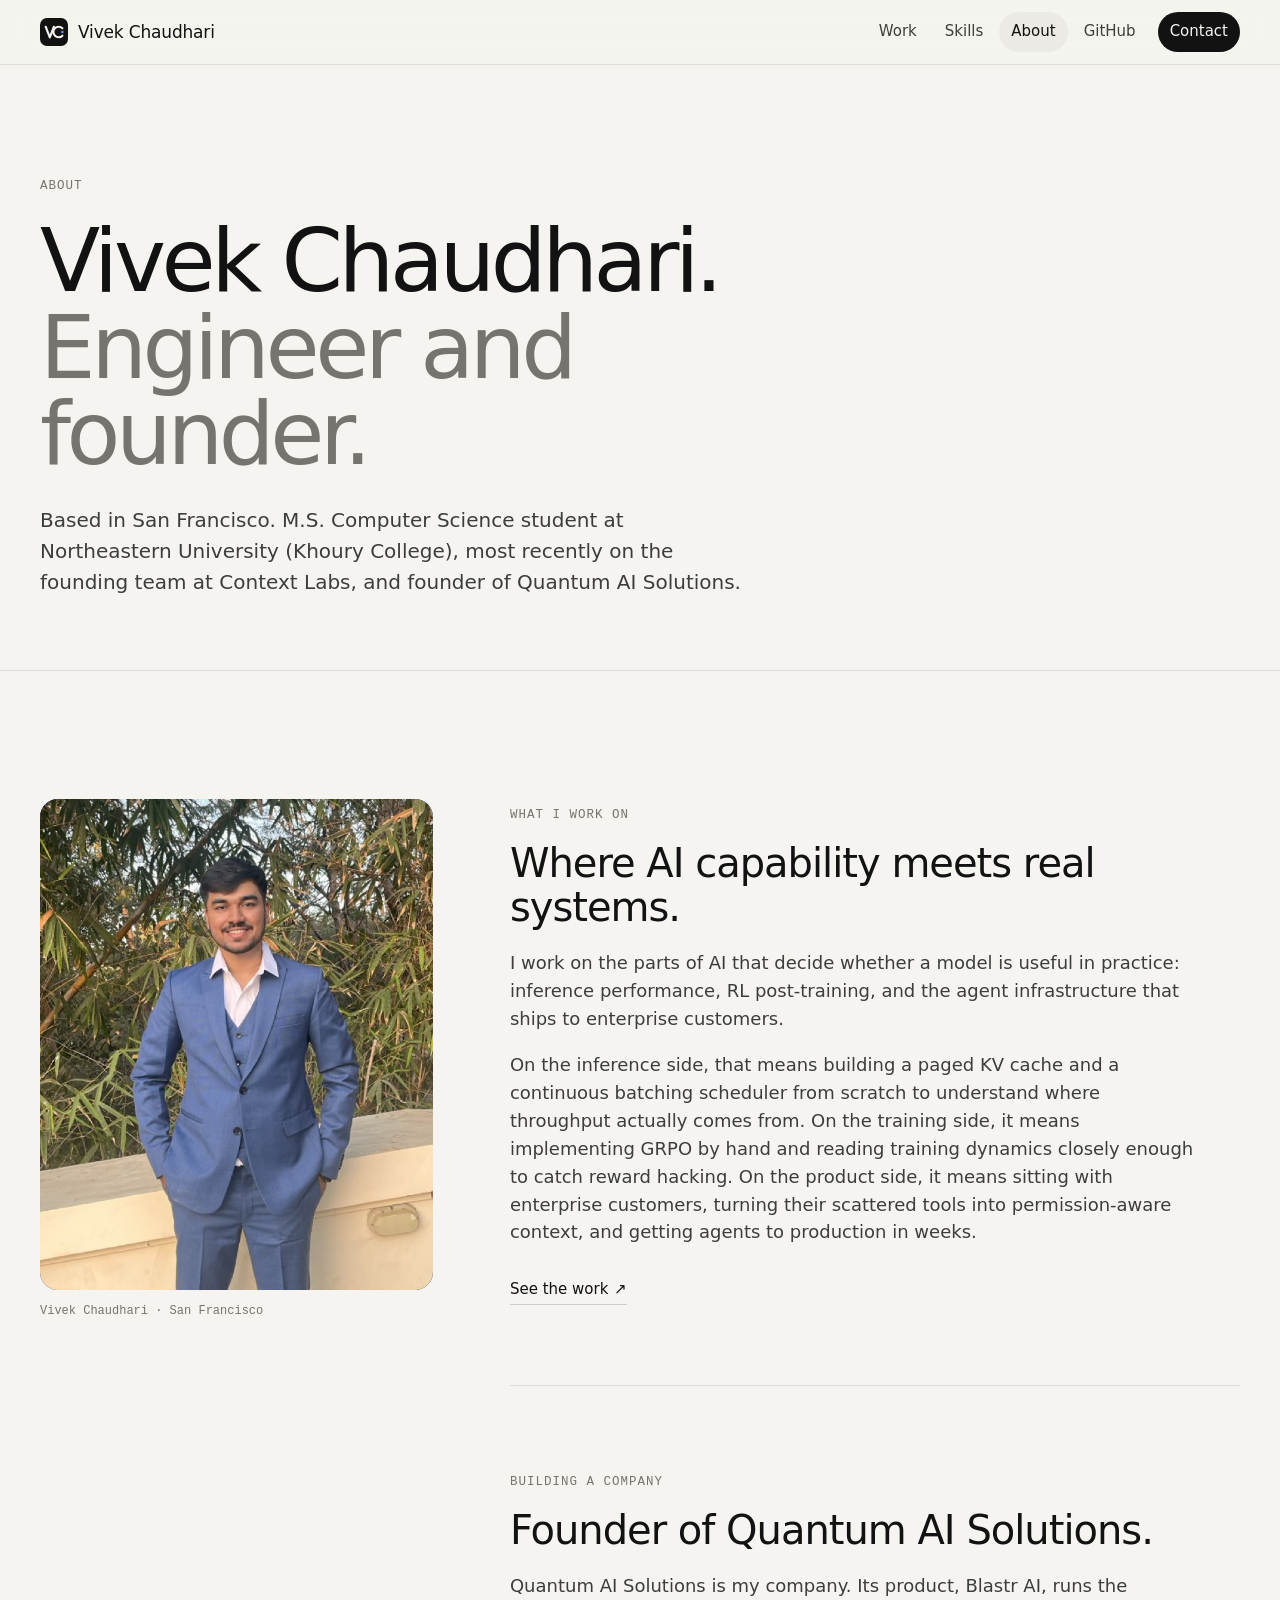
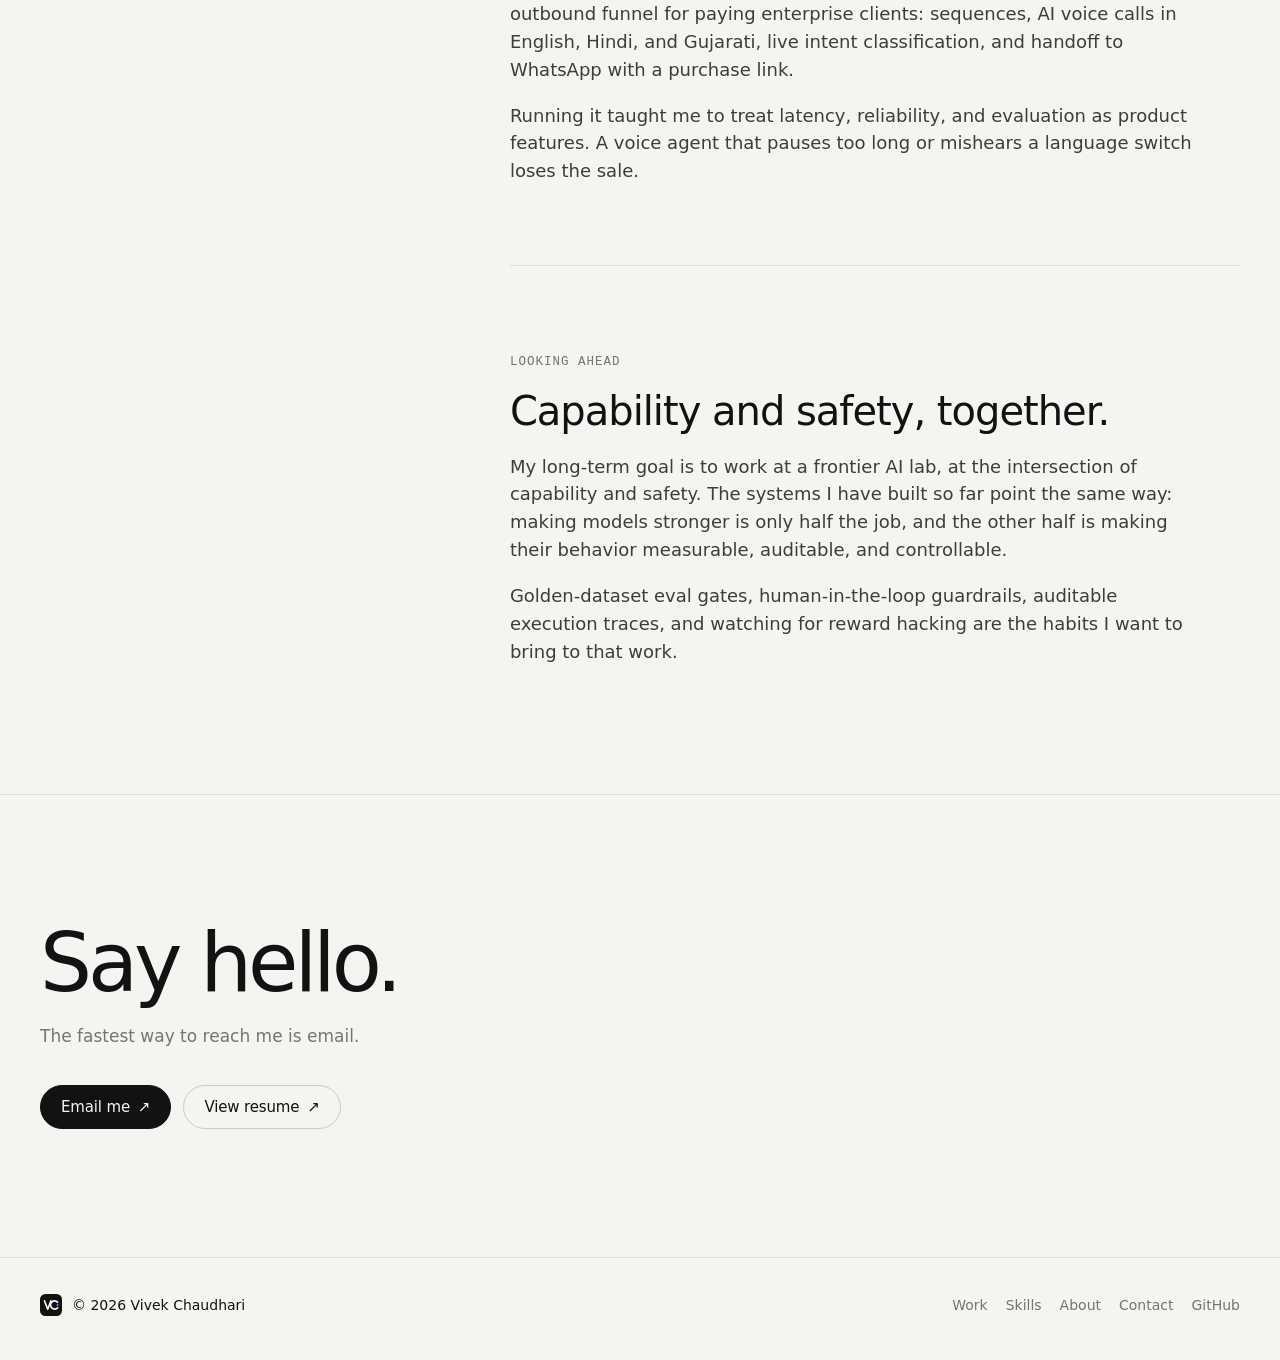
==== commit 151fafba: "Spell resume in plain English across the site" ====
--- a/html/about.html
+++ b/html/about.html
@@ -90,7 +90,7 @@
           <p>The fastest way to reach me is email.</p>
           <div class="actions">
             <a class="btn btn-primary" href="mailto:vivek.cs.study@gmail.com">Email me <span class="arr" aria-hidden="true">↗</span></a>
-            <a class="btn" href="https://drive.google.com/file/d/1iyHjNIlwNmhAfoFey6BszGlsNfRY1gGX/view?usp=sharing">View résumé <span class="arr" aria-hidden="true">↗</span></a>
+            <a class="btn" href="https://drive.google.com/file/d/1iyHjNIlwNmhAfoFey6BszGlsNfRY1gGX/view?usp=sharing">View resume <span class="arr" aria-hidden="true">↗</span></a>
           </div>
         </div>
       </div>
